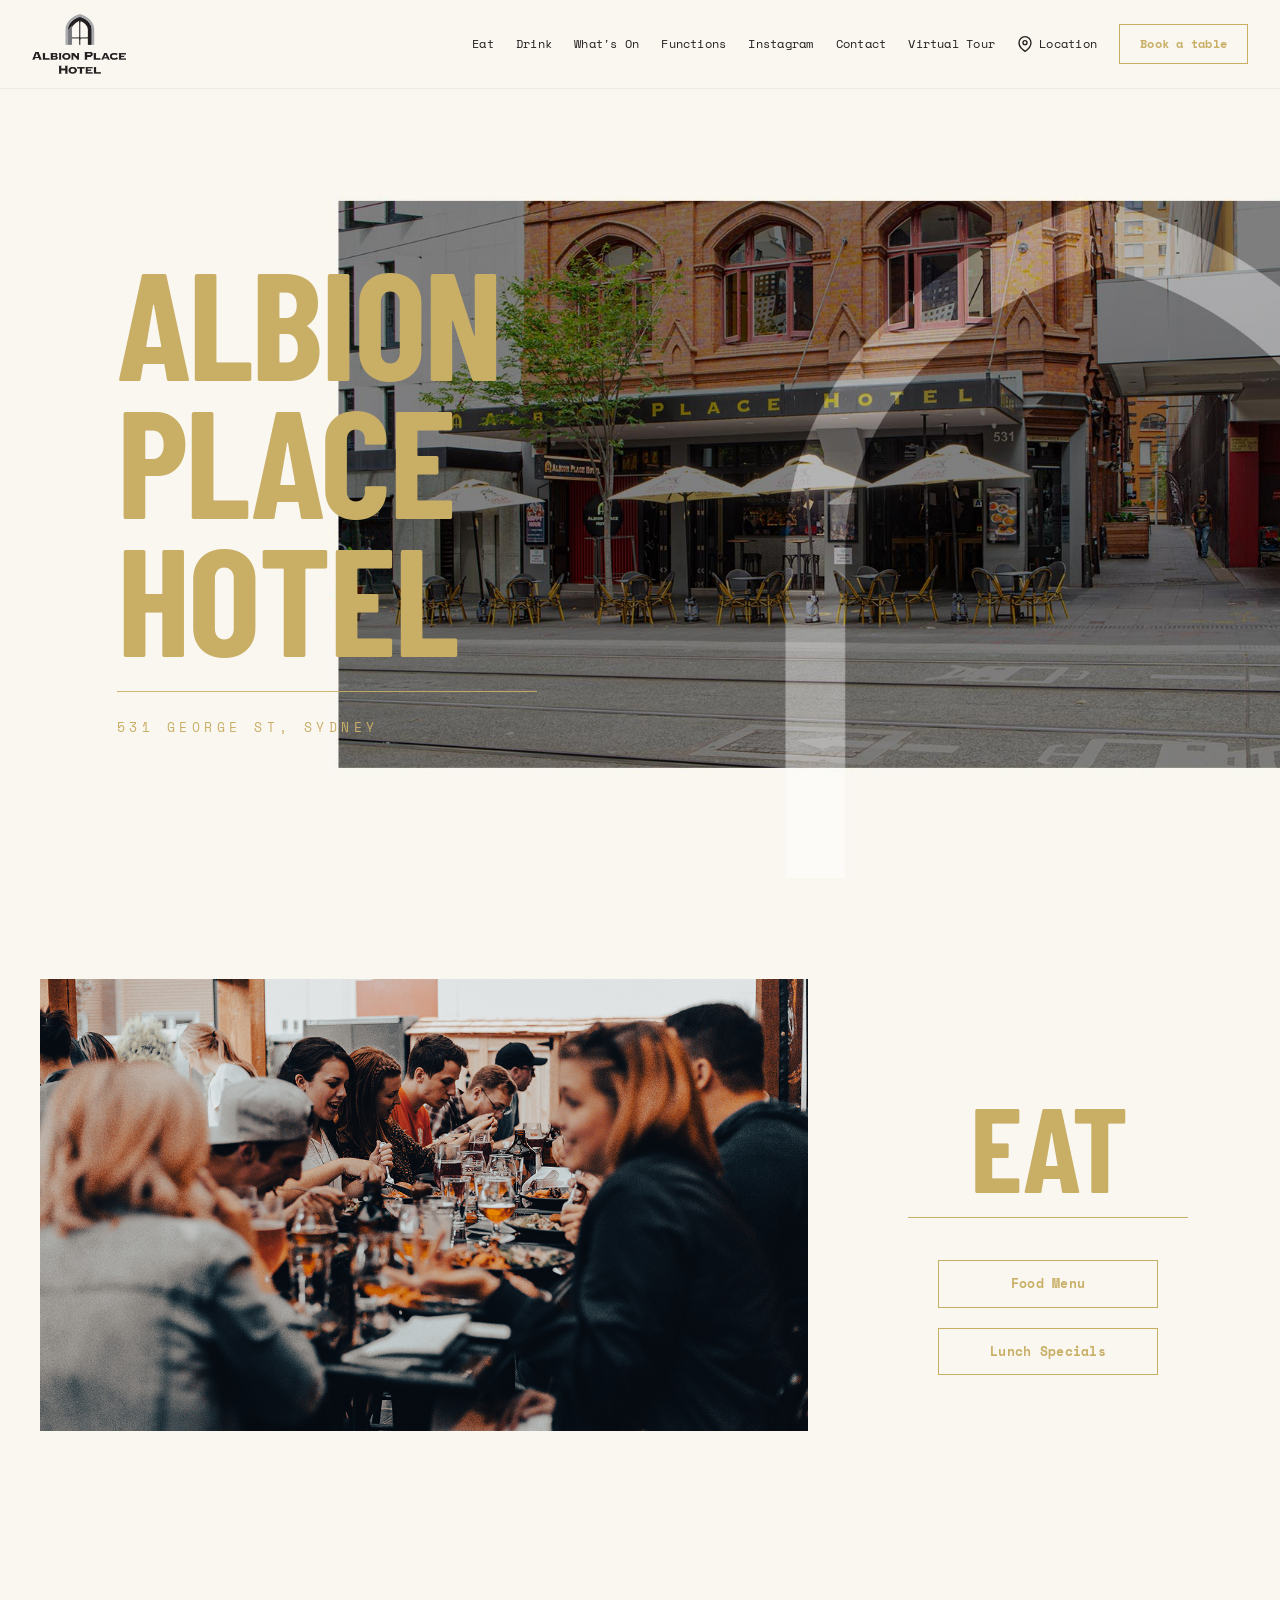
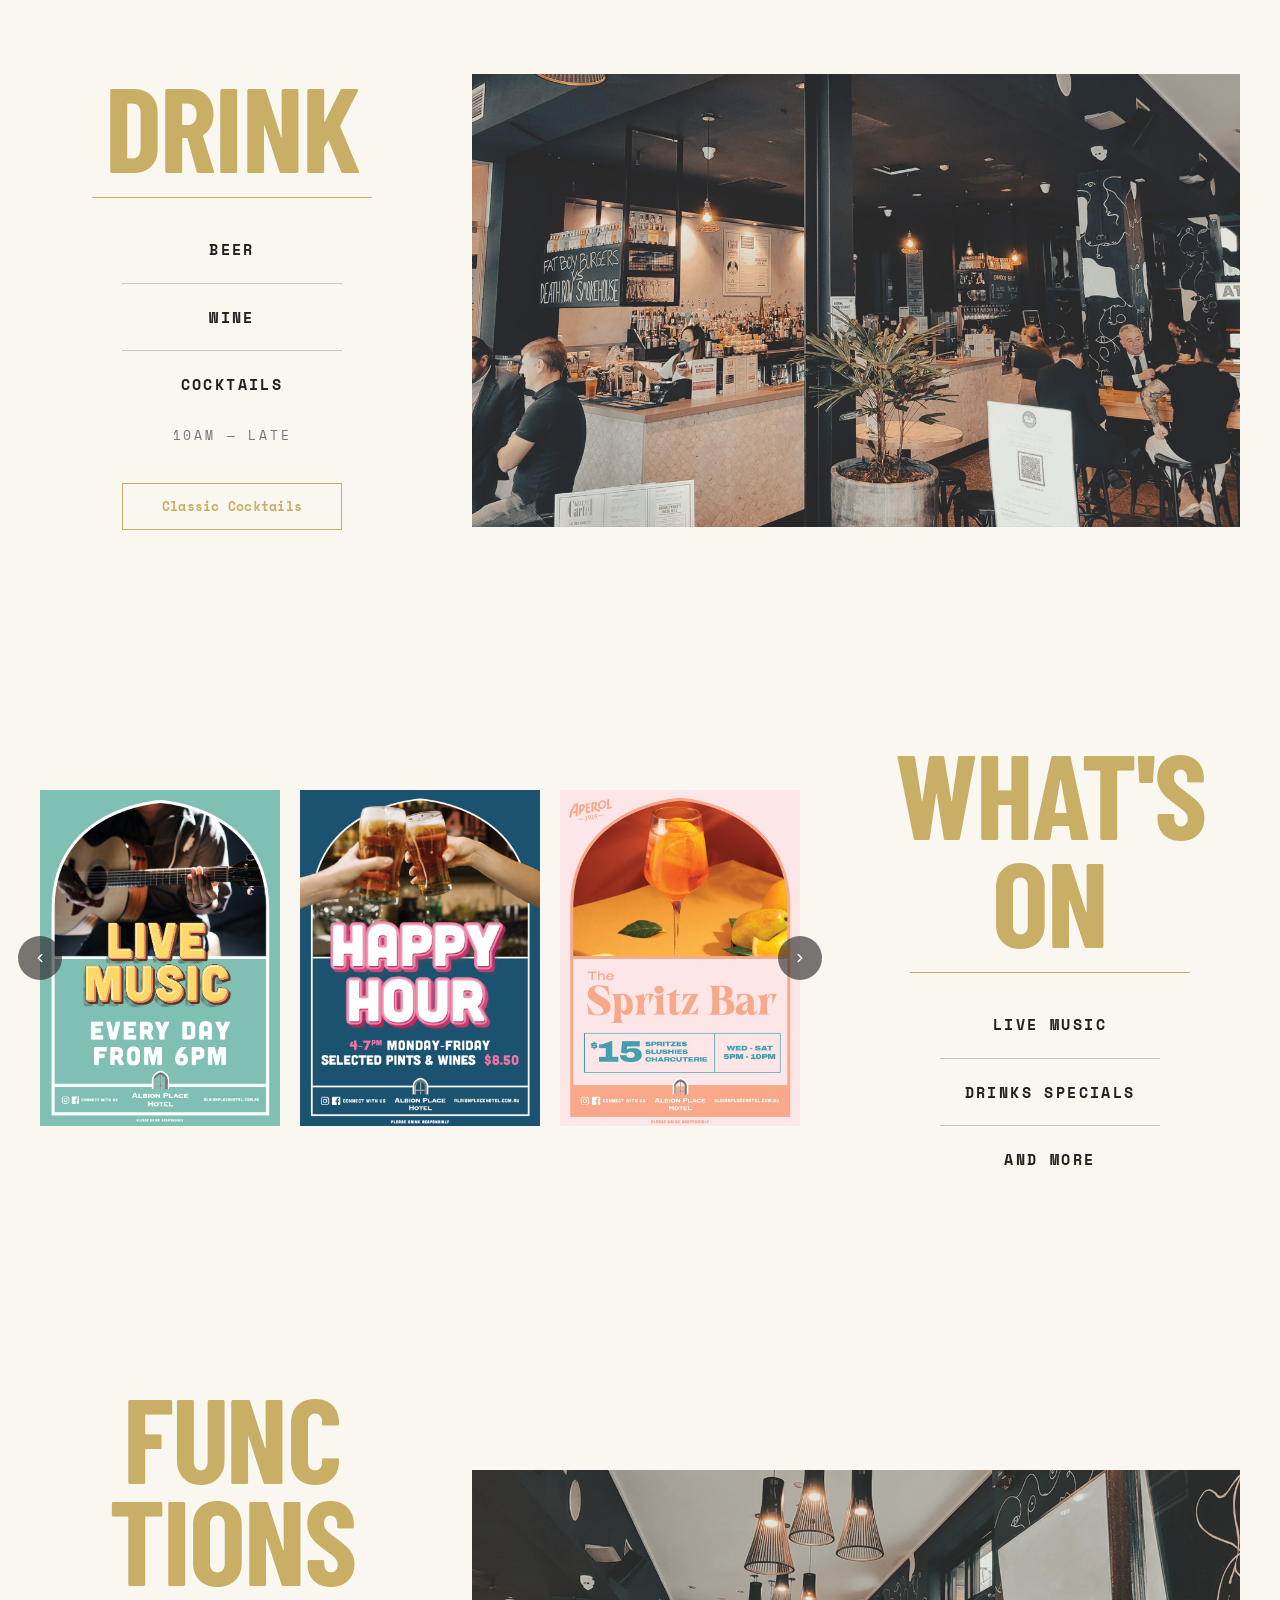
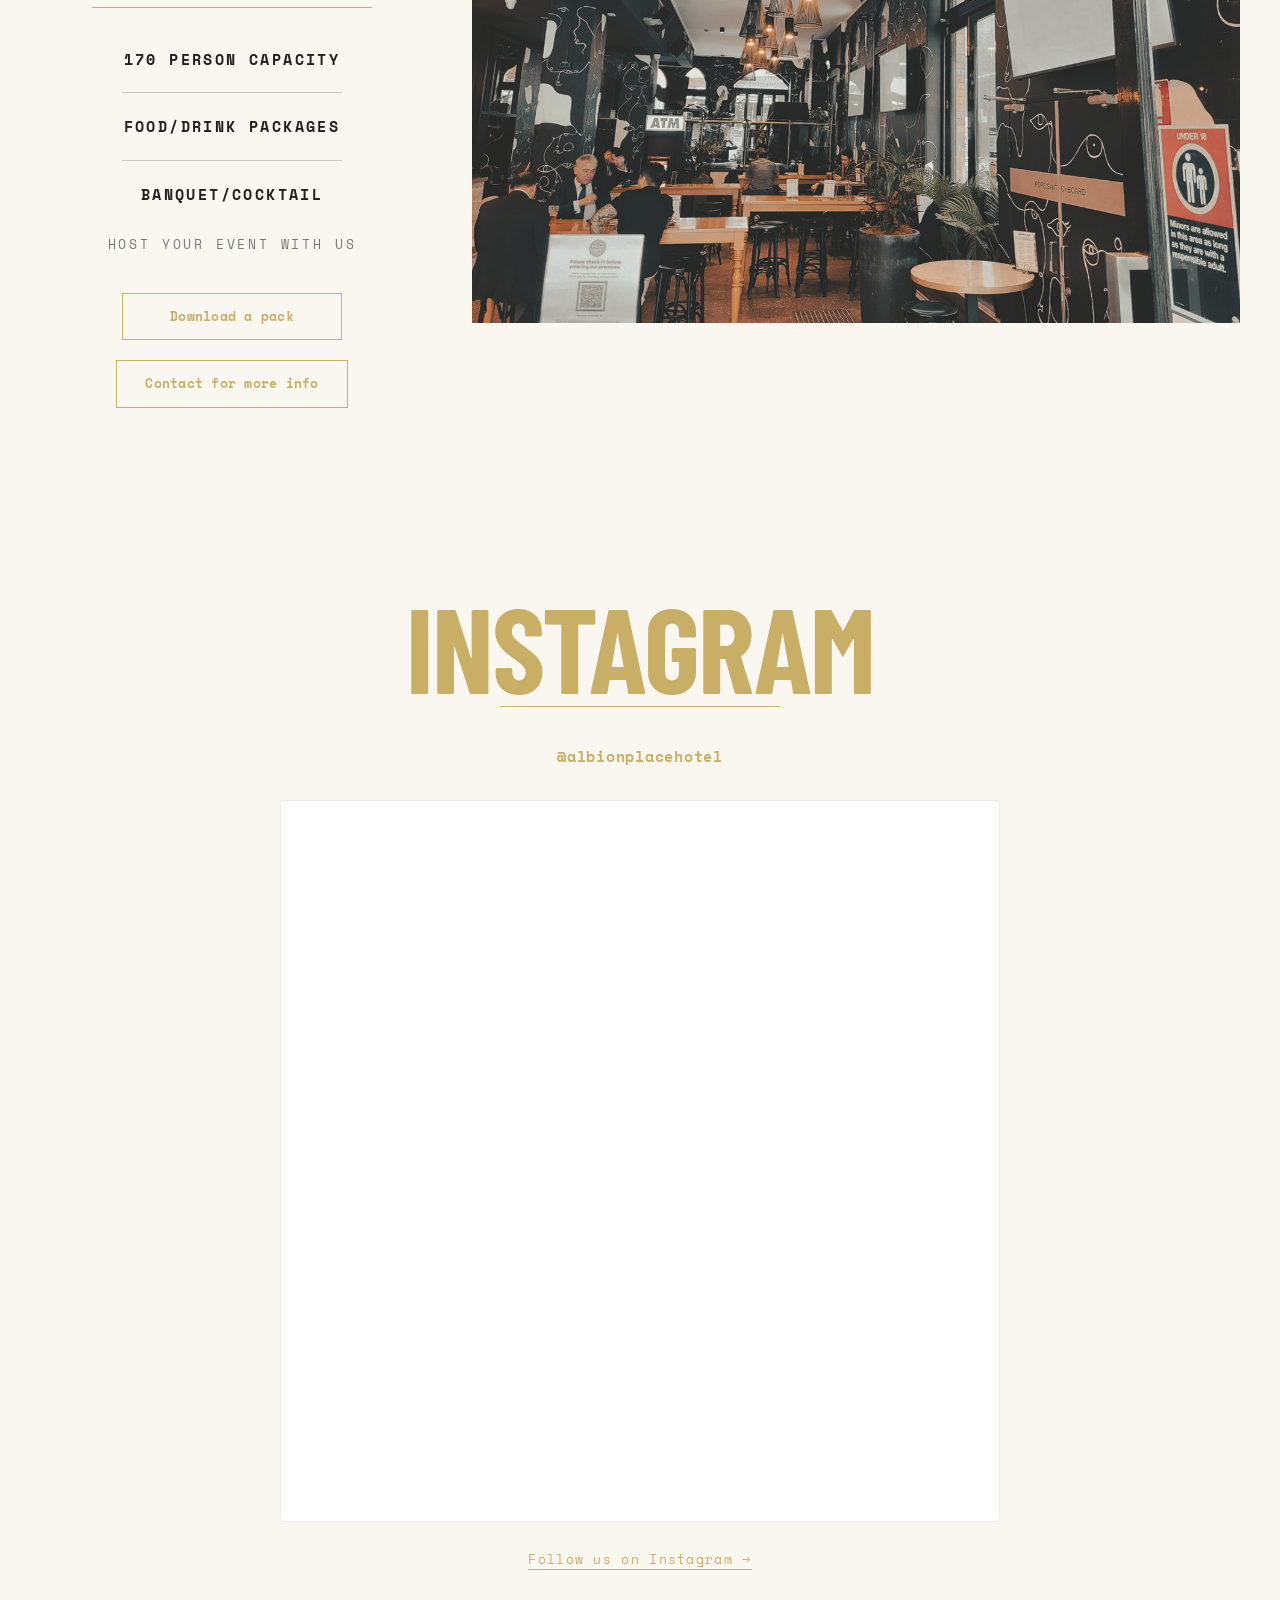
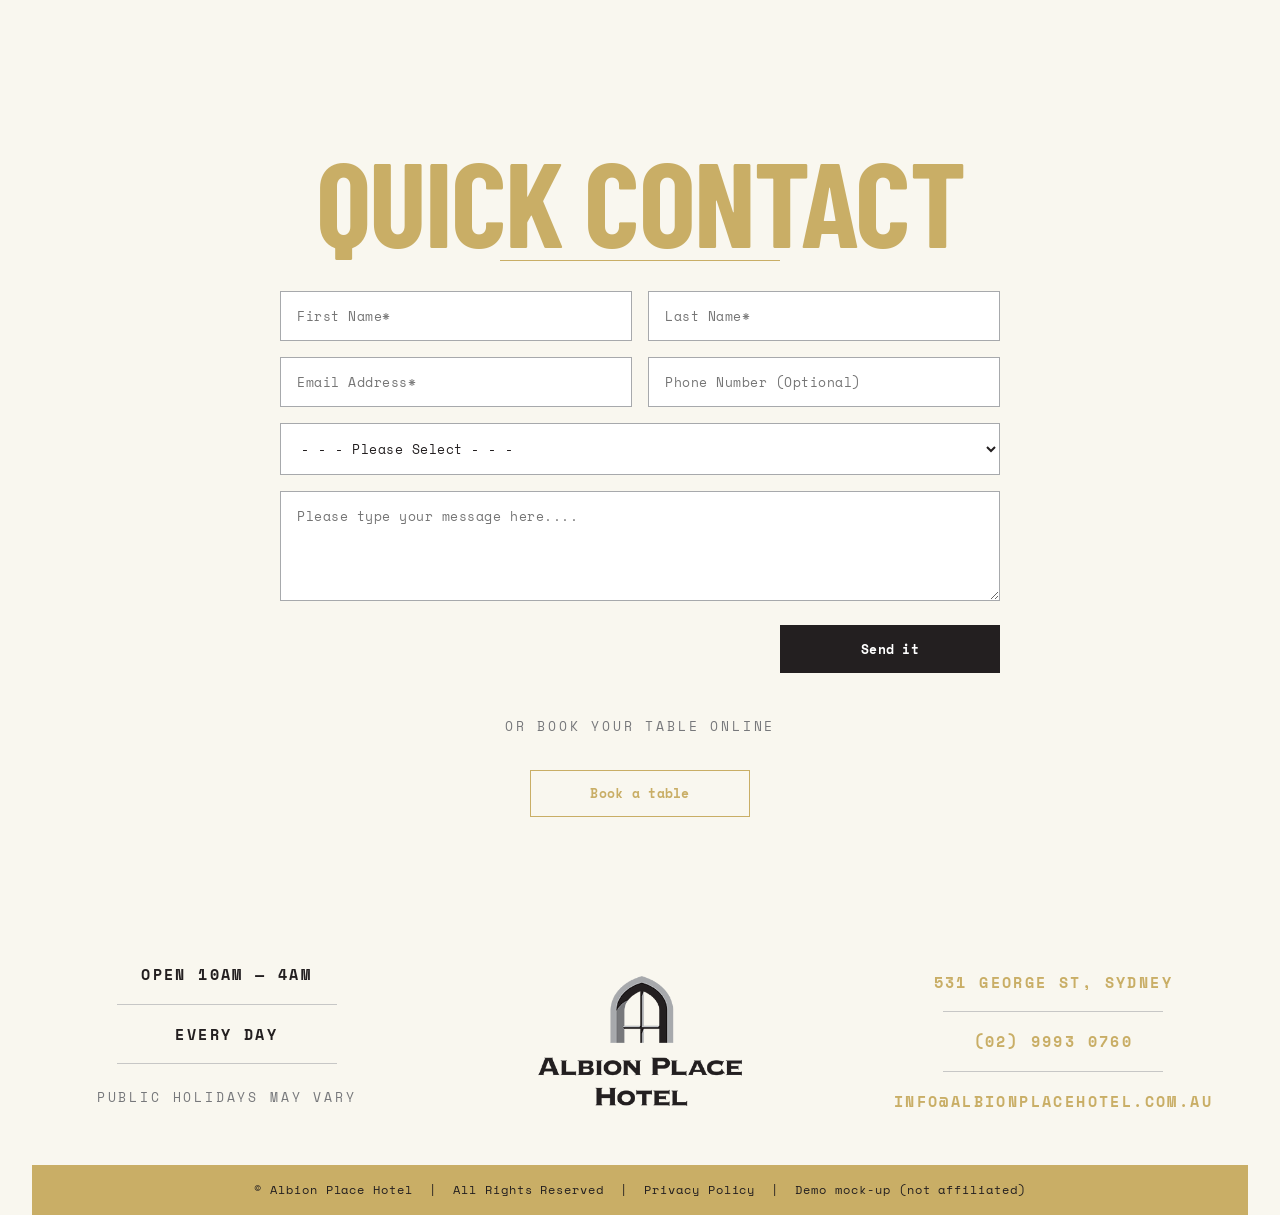
==== index.html @ 7f8beca3 "Initial commit: Albion Website" ====
<!DOCTYPE html>
<html lang="en">
<head>
<meta charset="UTF-8" />
<meta name="viewport" content="width=device-width, initial-scale=1.0" />
<title>Albion Place Hotel - Here for the Good Times | 531 George St Sydney</title>

<!-- ============================================================
     SEO / social metadata
     Absolute URLs point to the production domain. If you first deploy
     to a temporary URL (e.g. *.netlify.app), update these to match the
     final domain before going live so social scrapers resolve correctly.
     ============================================================ -->
<meta name="description" content="Albion Place Hotel — a Sydney CBD pub at 531 George St. Pub classics, wood-fired pizza, a $22 daily lunch special, cold beers, wine & cocktails. Open 10am–4am, every day. Here for the Good Times." />
<meta name="robots" content="index, follow" />
<link rel="canonical" href="https://albionplacehotel.com.au/" />

<!-- Open Graph (Facebook / LinkedIn / iMessage previews) -->
<meta property="og:type" content="website" />
<meta property="og:site_name" content="Albion Place Hotel" />
<meta property="og:title" content="Albion Place Hotel - Here for the Good Times | 531 George St Sydney" />
<meta property="og:description" content="A Sydney CBD pub at 531 George St. Pub classics, pizza, a $22 daily lunch special, cold drinks & cocktails. Open 10am–4am, every day." />
<meta property="og:url" content="https://albionplacehotel.com.au/" />
<meta property="og:image" content="https://albionplacehotel.com.au/assets/eat-feature.jpg" />
<meta property="og:locale" content="en_AU" />

<!-- Twitter / X card -->
<meta name="twitter:card" content="summary_large_image" />
<meta name="twitter:title" content="Albion Place Hotel - Here for the Good Times" />
<meta name="twitter:description" content="A Sydney CBD pub at 531 George St. Pub classics, pizza, cold drinks & cocktails. Open 10am–4am, every day." />
<meta name="twitter:image" content="https://albionplacehotel.com.au/assets/eat-feature.jpg" />

<link rel="icon" type="image/png" href="assets/logo.png" />

<!-- Structured data: pub/venue for local search (map, hours, phone in results) -->
<script type="application/ld+json">
{
  "@context": "https://schema.org",
  "@type": "BarOrPub",
  "@id": "https://albionplacehotel.com.au/#business",
  "name": "Albion Place Hotel",
  "description": "Here for the Good Times — a Sydney CBD pub serving food, drinks and live entertainment.",
  "url": "https://albionplacehotel.com.au/",
  "telephone": "+61-2-9993-0760",
  "email": "info@albionplacehotel.com.au",
  "image": "https://albionplacehotel.com.au/assets/eat-feature.jpg",
  "logo": "https://albionplacehotel.com.au/assets/logo-alt.png",
  "priceRange": "$$",
  "servesCuisine": ["Pub food", "Pizza", "Australian"],
  "hasMenu": "https://albionplacehotel.com.au/assets/albion-place-hotel-food-menu-jan-26.pdf",
  "address": {
    "@type": "PostalAddress",
    "streetAddress": "531 George St",
    "addressLocality": "Sydney",
    "addressRegion": "NSW",
    "postalCode": "2000",
    "addressCountry": "AU"
  },
  "geo": {
    "@type": "GeoCoordinates",
    "latitude": -33.87657,
    "longitude": 151.20647
  },
  "openingHoursSpecification": [{
    "@type": "OpeningHoursSpecification",
    "dayOfWeek": ["Monday", "Tuesday", "Wednesday", "Thursday", "Friday", "Saturday", "Sunday"],
    "opens": "10:00",
    "closes": "04:00"
  }],
  "sameAs": ["https://www.instagram.com/albionplacehotel/"]
}
</script>

<link rel="preconnect" href="https://fonts.googleapis.com" />
<link rel="preconnect" href="https://fonts.gstatic.com" crossorigin />
<link href="https://fonts.googleapis.com/css2?family=Barlow+Condensed:wght@400;500;600;700;800&family=Space+Mono:wght@400;700&family=Inter:wght@300;400;500;600&display=swap" rel="stylesheet" />
<link rel="stylesheet" href="styles.css?v=15" />
</head>
<body>

<header class="site-header">
  <div class="header-inner">
    <a href="index.html" class="site-brand" aria-label="Albion Place Hotel">
      <img src="assets/logo-alt.png" alt="Albion Place Hotel" class="site-logo" />
    </a>

    <nav class="site-nav">
      <a href="#eat" class="js-scroll">Eat</a>
      <a href="#drink" class="js-scroll">Drink</a>
      <a href="#whats-on" class="js-scroll">What's On</a>
      <a href="#functions" class="js-scroll">Functions</a>
      <a href="#instagram" class="js-scroll">Instagram</a>
      <a href="#contact" class="js-scroll">Contact</a>
      <a href="https://albionplacehotel.com.au/virtual-tour/" target="_blank" rel="noopener">Virtual Tour</a>
      <a href="https://www.google.com/maps/dir/?api=1&destination=531+George+St+Sydney+NSW+2000+Australia"
         target="_blank" rel="noopener" class="nav-location" aria-label="Get directions">
        <svg width="16" height="16" viewBox="0 0 24 24" fill="none" stroke="currentColor" stroke-width="2" stroke-linecap="round" stroke-linejoin="round"><path d="M21 10c0 7-9 13-9 13s-9-6-9-13a9 9 0 0 1 18 0z"/><circle cx="12" cy="10" r="3"/></svg>
        Location
      </a>
      <a href="https://bookings.nowbookit.com/?accountid=75c5eb8f-6de4-4fed-bf1a-d7ed825ade2d&venueid=11399&theme=light&colors=hex,c9ae66,9e9e9e"
         target="_blank" rel="noopener" class="nav-book">Book a table</a>
    </nav>

    <button class="nav-toggle" aria-label="Menu" onclick="document.body.classList.toggle('nav-open')">
      <span></span><span></span><span></span>
    </button>
  </div>
</header>

<section class="hero">
  <div class="hero-grid">
    <div class="hero-left">
      <h1 class="hero-title">Albion Place<br/>Hotel</h1>
      <div class="hero-rule"></div>
      <p class="hero-address">531 GEORGE ST, SYDNEY</p>
    </div>
    <div class="hero-right" aria-hidden="true"></div>
  </div>
</section>

<section class="section section--split" id="eat">
  <div class="split-image">
    <img src="assets/eat-feature.jpg" alt="Food at Albion Place Hotel" />
  </div>
  <div class="split-text">
    <h2 class="section-title">EAT</h2>
    <div class="title-rule"></div>
    <a href="assets/albion-place-hotel-food-menu-jan-26.pdf"
       class="aph-btn menu-link"
       target="_blank"
       rel="noopener"
       data-mobile-href="menu-view.html?menu=food">Food Menu</a>
    <a href="assets/lunch-specials.pdf"
       class="aph-btn menu-link"
       target="_blank"
       rel="noopener"
       data-mobile-href="menu-view.html?menu=lunch">Lunch Specials</a>
  </div>
</section>

<section class="section section--split section--reverse" id="drink">
  <div class="split-text">
    <h2 class="section-title">DRINK</h2>
    <div class="title-rule"></div>
    <p class="mono-line">BEER</p>
    <div class="mono-rule"></div>
    <p class="mono-line">WINE</p>
    <div class="mono-rule"></div>
    <p class="mono-line">COCKTAILS</p>
    <p class="mono-line mono-line--small">10AM &mdash; LATE</p>
    <a href="assets/classic-cocktails.pdf"
       class="aph-btn menu-link"
       target="_blank"
       rel="noopener"
       data-mobile-href="menu-view.html?menu=cocktails">Classic Cocktails</a>
  </div>
  <div class="split-image">
    <img src="assets/drink-feature.jpg" alt="Drinks at Albion Place Hotel" />
  </div>
</section>

<section class="section section--split section--whatson" id="whats-on">
  <div class="whatson-carousel">
    <button class="carousel-arrow carousel-arrow--prev" aria-label="Previous">
      <svg width="14" height="14" viewBox="0 0 24 24" fill="none" stroke="currentColor" stroke-width="2.5" stroke-linecap="round" stroke-linejoin="round"><polyline points="15 18 9 12 15 6"></polyline></svg>
    </button>
    <div class="carousel-viewport">
      <ul class="carousel-track" data-autoplay="5000">
        <li class="carousel-slide"><img src="assets/whats-on-1.jpg" alt="Live Music" /></li>
        <li class="carousel-slide"><img src="assets/whats-on-2.jpg" alt="Happy Hour" /></li>
        <li class="carousel-slide"><img src="assets/whats-on-3.jpg" alt="The Spritz Bar" /></li>
        <li class="carousel-slide"><img src="assets/whats-on-4.jpg" alt="Negroni Night" /></li>
        <li class="carousel-slide"><img src="assets/whats-on-5.jpg" alt="Happy Hour" /></li>
      </ul>
    </div>
    <button class="carousel-arrow carousel-arrow--next" aria-label="Next">
      <svg width="14" height="14" viewBox="0 0 24 24" fill="none" stroke="currentColor" stroke-width="2.5" stroke-linecap="round" stroke-linejoin="round"><polyline points="9 18 15 12 9 6"></polyline></svg>
    </button>
  </div>

  <div class="split-text whatson-text">
    <h2 class="section-title">WHAT'S<br/>ON</h2>
    <div class="title-rule"></div>
    <p class="mono-line">LIVE MUSIC</p>
    <div class="mono-rule"></div>
    <p class="mono-line">DRINKS SPECIALS</p>
    <div class="mono-rule"></div>
    <p class="mono-line">AND MORE</p>
  </div>
</section>

<section class="section section--split section--functions" id="functions">
  <div class="split-text split-text--functions">
    <h2 class="section-title section-title--split">FUNC<br/>TIONS</h2>
    <div class="title-rule"></div>
    <p class="mono-line">170 PERSON CAPACITY</p>
    <div class="mono-rule"></div>
    <p class="mono-line">FOOD/DRINK PACKAGES</p>
    <div class="mono-rule"></div>
    <p class="mono-line">BANQUET/COCKTAIL</p>
    <p class="mono-line mono-line--small">HOST YOUR EVENT WITH US</p>
    <a href="assets/functions-pack.pdf" class="aph-btn" target="_blank" rel="noopener">Download a pack</a>
    <a href="#contact" class="aph-btn js-scroll">Contact for more info</a>
  </div>
  <div class="split-image split-image--functions">
    <img src="assets/functions-feature.jpg" alt="Functions at Albion Place Hotel" />
  </div>
</section>

<!-- INSTAGRAM — official profile embed iframe.
     Instagram's /embed/ endpoint shows the live profile card with recent
     post thumbnails, no API key needed. This IS the real @albionplacehotel
     feed pulled from Instagram at render time. -->
<section class="section section--instagram" id="instagram">
  <div class="ig-header">
    <h2 class="section-title section-title--centered">INSTAGRAM</h2>
    <div class="title-rule title-rule--center"></div>
    <a class="ig-handle" href="https://www.instagram.com/albionplacehotel/" target="_blank" rel="noopener">@albionplacehotel</a>
  </div>

  <div class="ig-embed-wrap">
    <iframe class="ig-embed"
            src="https://www.instagram.com/albionplacehotel/embed/"
            title="Latest Instagram posts from @albionplacehotel"
            allow="autoplay; encrypted-media"
            loading="lazy"
            frameborder="0"
            scrolling="no"></iframe>
  </div>

  <p class="ig-follow">
    <a href="https://www.instagram.com/albionplacehotel/" target="_blank" rel="noopener">Follow us on Instagram →</a>
  </p>
</section>

<section class="section section--contact" id="contact">
  <h2 class="section-title section-title--centered">QUICK CONTACT</h2>
  <div class="title-rule title-rule--center"></div>
  <form class="contact-form" onsubmit="event.preventDefault(); alert('Thank you — this is a demo form.')">
    <div class="form-row">
      <input type="text" placeholder="First Name*" required />
      <input type="text" placeholder="Last Name*" required />
    </div>
    <div class="form-row">
      <input type="email" placeholder="Email Address*" required />
      <input type="tel" placeholder="Phone Number (Optional)" />
    </div>
    <select required>
      <option value="" disabled selected>- - - Please Select - - -</option>
      <option>General</option>
      <option>Function</option>
      <option>Lost Property</option>
    </select>
    <textarea rows="4" placeholder="Please type your message here...."></textarea>
    <button type="submit" class="aph-btn aph-btn--solid">Send it</button>
  </form>

  <div class="contact-book">
    <p class="mono-line mono-line--small">OR BOOK YOUR TABLE ONLINE</p>
    <a href="https://bookings.nowbookit.com/?accountid=75c5eb8f-6de4-4fed-bf1a-d7ed825ade2d&venueid=11399&theme=light&colors=hex,c9ae66,9e9e9e"
       target="_blank" rel="noopener" class="aph-btn">Book a table</a>
  </div>
</section>

<!-- FOOTER — three-column layout matching the original site (hours | logo | contact),
     with the gold copyright bar underneath -->
<footer class="site-footer">
  <div class="footer-inner">
    <div class="footer-col footer-col--hours">
      <p class="mono-line">OPEN 10AM &mdash; 4AM</p>
      <div class="mono-rule"></div>
      <p class="mono-line">EVERY DAY</p>
      <div class="mono-rule"></div>
      <p class="mono-line mono-line--small">PUBLIC HOLIDAYS MAY VARY</p>
    </div>

    <div class="footer-col footer-col--brand">
      <img src="assets/logo-alt.png" alt="Albion Place Hotel" class="footer-logo" />
    </div>

    <div class="footer-col footer-col--contact">
      <p class="mono-line">
        <a href="https://www.google.com/maps/dir/?api=1&destination=531+George+St+Sydney+NSW+2000+Australia"
           target="_blank" rel="noopener" class="link-gold">531 GEORGE ST, SYDNEY</a>
      </p>
      <div class="mono-rule"></div>
      <p class="mono-line"><a href="tel:+61299930760" class="link-gold">(02) 9993 0760</a></p>
      <div class="mono-rule"></div>
      <p class="mono-line"><a href="mailto:info@albionplacehotel.com.au" class="link-gold">INFO@ALBIONPLACEHOTEL.COM.AU</a></p>
    </div>
  </div>

  <div class="copy-bar">
    <p>© Albion Place Hotel &nbsp;|&nbsp; All Rights Reserved &nbsp;|&nbsp; Privacy Policy &nbsp;|&nbsp; Demo mock-up (not affiliated)</p>
  </div>
</footer>

<script src="scripts.js?v=13" defer></script>
</body>
</html>
---- styles.css ----
/* ============================================================
   Albion Place Hotel — replica styling
   Fonts   : Barlow Condensed (display) · Space Mono (labels/nav)
   Palette : official --awb-color* values from the live site
   ============================================================ */

:root {
  --color1: #ffffff;
  --color2: #231f20;
  --color3: #77787b;
  --color4: #a7a9ac;
  --color5: #c9ae66; /* gold accent — used for headings on the original */
  --color6: #f9f7ef;
  --color7: #212326;
  --color8: #141617;

  --font-display: "Barlow Condensed", "PT Sans", Arial, Helvetica, sans-serif;
  --font-mono: "Space Mono", "Courier New", monospace;
  --font-body: "Inter", -apple-system, BlinkMacSystemFont, sans-serif;
}

html { scroll-behavior: smooth; }
* { box-sizing: border-box; }

html, body {
  margin: 0;
  padding: 0;
  font-family: var(--font-body);
  background: var(--color6);
  color: var(--color2);
  line-height: 1.5;
  -webkit-font-smoothing: antialiased;
}

a { color: inherit; text-decoration: none; }
img { max-width: 100%; display: block; }

/* ============================================================
   HEADER
   ============================================================ */
.site-header {
  position: sticky;
  top: 0;
  z-index: 100;
  background: var(--color6);
  color: var(--color2);
  border-bottom: 1px solid rgba(35, 31, 32, 0.06);
}
.header-inner {
  max-width: 1500px;
  margin: 0 auto;
  padding: 14px 32px;
  display: flex;
  align-items: center;
  justify-content: space-between;
  gap: 24px;
}
.site-brand { display: inline-flex; align-items: center; flex-shrink: 0; }
.site-logo { height: 60px; width: auto; display: block; }

.site-nav {
  display: flex;
  align-items: center;
  gap: 22px;
  flex-wrap: nowrap;
}
.site-nav a {
  font-family: var(--font-mono);
  font-size: 12px;
  letter-spacing: 0.02em;
  color: var(--color2);
  white-space: nowrap;
  transition: color .18s ease;
  display: inline-flex;
  align-items: center;
  gap: 6px;
}
.site-nav a:hover { color: var(--color5); }
.nav-location svg { flex-shrink: 0; }
.nav-book {
  border: 1px solid var(--color5);
  padding: 10px 20px;
  color: var(--color5) !important;
  font-weight: 700;
}
.nav-book:hover { background: var(--color5); color: var(--color2) !important; }

.nav-toggle { display: none; background: transparent; border: 0; padding: 6px; cursor: pointer; }
.nav-toggle span { display: block; width: 26px; height: 2px; background: var(--color2); margin: 5px 0; }

/* ============================================================
   HERO
   Title uses cream/white (matches original). Address in gold for
   visibility over the darkened photo background.
   ============================================================ */
.hero {
  position: relative;
  min-height: calc(100vh - 90px);
  /* Cream base so the image's light matte blends into the page background
     (removes the gray frame). No dark overlay — matches the original hero. */
  background: var(--color6) url("assets/landing-bg.jpg") center/cover no-repeat;
  color: var(--color1);
  display: flex;
  align-items: center;
}
.hero-grid {
  width: 100%;
  max-width: 1500px;
  margin: 0 auto;
  padding: 60px 40px;
  display: grid;
  grid-template-columns: 1fr 1fr;
  gap: 48px;
  align-items: center;
}
.hero-left { padding-left: clamp(0px, 6vw, 80px); }
.hero-title {
  font-family: var(--font-display);
  font-weight: 700;
  text-transform: uppercase;
  /* Original site uses --awb-font-size: 175px on desktop and 120px on tablet.
     clamp() reproduces that responsive step. */
  font-size: clamp(64px, 12vw, 175px);
  line-height: 0.9em;
  letter-spacing: -0.015em;
  margin: 0;
  /* Original --awb-text-color: var(--awb-color5) = gold #c9ae66 */
  color: var(--color5);
  text-align: left;
}
.hero-rule {
  width: 100%;
  max-width: 420px;
  height: 1px;
  background: var(--color5);
  margin: 26px 0;
  opacity: 0.9;
}
.hero-address {
  font-family: var(--font-mono);
  letter-spacing: 0.35em;
  font-size: clamp(11px, 1vw, 14px);
  margin: 0;
  text-transform: uppercase;
  color: var(--color5); /* gold for legibility over dark photo */
  text-align: left;
}

/* ============================================================
   SPLIT SECTIONS
   ============================================================ */
.section {
  padding: 80px 40px;
  background: var(--color6);
}
.section--split {
  display: grid;
  grid-template-columns: 2fr 1fr;
  gap: 48px;
  align-items: center;
  max-width: 1500px;
  margin: 0 auto;
}
.section--reverse { grid-template-columns: 1fr 2fr; }
.section--reverse .split-image { order: 2; }
.section--reverse .split-text { order: 1; }

.section--functions { grid-template-columns: 1fr 2fr; }
.section--functions .split-text { order: 1; }
.section--functions .split-image { order: 2; }

.split-image img { width: 100%; height: auto; display: block; }
.split-image--functions img { width: 100%; }

.split-text {
  display: flex;
  flex-direction: column;
  align-items: center;
  gap: 12px;
  padding: 24px;
  text-align: center;
}

/* ============================================================
   SECTION TITLES
   ============================================================ */
.section-title {
  font-family: var(--font-display);
  font-weight: 700;
  text-transform: uppercase;
  font-size: clamp(64px, 10vw, 120px);
  letter-spacing: -0.015em;
  line-height: 0.9;
  margin: 0;
  color: var(--color5); /* gold */
}
.section-title--centered { text-align: center; }
.section-title--split { line-height: 0.85; }

.title-rule {
  width: 280px;
  max-width: 100%;
  height: 1px;
  background: var(--color5);
  margin: 6px auto 22px;
}
.title-rule--center { margin: 6px auto 30px; }

/* ============================================================
   MONO LINES — small labels in Space Mono
   ============================================================ */
.mono-line {
  font-family: var(--font-mono);
  font-weight: 700;
  font-size: clamp(13px, 1.2vw, 15px);
  letter-spacing: 0.16em;
  margin: 6px 0;
  text-transform: uppercase;
  color: var(--color2);
  text-align: center;
}
.mono-line--small {
  font-weight: 400;
  font-size: clamp(11px, 1vw, 13px);
  letter-spacing: 0.22em;
  color: var(--color3);
  margin: 12px 0 18px;
}
.mono-rule {
  width: 220px;
  max-width: 100%;
  height: 1px;
  background: var(--color4);
  margin: 4px auto;
  opacity: 0.6;
}

/* ============================================================
   BUTTONS
   ============================================================ */
.aph-btn {
  display: inline-block;
  font-family: var(--font-mono);
  font-weight: 700;
  font-size: 13px;
  letter-spacing: 0.02em;
  color: var(--color5);
  padding: 13px 28px;
  border: 1px solid var(--color5);
  background: transparent;
  min-width: 220px;
  text-align: center;
  cursor: pointer;
  transition: background .15s ease, color .15s ease, border-color .15s ease;
  margin-top: 8px;
  text-transform: none; /* original uses title case, not all caps */
}
.aph-btn:hover {
  background: var(--color5);
  color: var(--color2);
  border-color: var(--color5);
}
.aph-btn--solid { background: var(--color2); color: var(--color1); border-color: var(--color2); }
.aph-btn--solid:hover { background: var(--color5); color: var(--color2); border-color: var(--color5); }

/* ============================================================
   WHAT'S ON — 3-poster carousel + centered right panel
   ============================================================ */
.section--whatson {
  grid-template-columns: 2fr 1fr;
  gap: 60px;
}
.whatson-carousel {
  position: relative;
  display: flex;
  align-items: center;
}
.carousel-viewport { overflow: hidden; width: 100%; }
.carousel-track {
  display: flex;
  list-style: none;
  margin: 0;
  padding: 0;
  gap: 20px;
  transition: transform 1.1s cubic-bezier(0.65, 0, 0.35, 1);
}
.carousel-slide {
  flex: 0 0 calc((100% - 40px) / 3);
  aspect-ratio: 5 / 7;
  background: var(--color4);
  overflow: hidden;
}
.carousel-slide img { width: 100%; height: 100%; object-fit: cover; display: block; }
.carousel-arrow {
  position: absolute;
  top: 50%;
  transform: translateY(-50%);
  width: 44px;
  height: 44px;
  border: 0;
  background: rgba(35, 31, 32, 0.6);
  color: var(--color1);
  border-radius: 50%;
  cursor: pointer;
  display: flex;
  align-items: center;
  justify-content: center;
  z-index: 2;
  transition: background .15s;
}
.carousel-arrow:hover { background: var(--color5); color: var(--color2); }
.carousel-arrow--prev { left: -22px; }
.carousel-arrow--next { right: -22px; }

/* Right panel — centered layout (matches user's request) */
.whatson-text { align-items: center; text-align: center; }

/* ============================================================
   INSTAGRAM — grid of tiles linking to the profile
   ============================================================ */
.section--instagram {
  max-width: 1500px;
  margin: 0 auto;
  text-align: center;
}
.ig-header { margin-bottom: 32px; }
.ig-handle {
  display: inline-block;
  font-family: var(--font-mono);
  font-weight: 700;
  color: var(--color5);
  letter-spacing: 0.05em;
  font-size: 15px;
  margin-top: 8px;
}
.ig-handle:hover { color: var(--color2); }
/* Instagram profile embed — Instagram sizes the widget at 658px wide,
   so center it and cap width for consistent layout. */
.ig-embed-wrap {
  max-width: 720px;
  margin: 0 auto;
  background: var(--color1);
  border: 1px solid rgba(35, 31, 32, 0.08);
  border-radius: 4px;
  overflow: hidden;
}
.ig-embed {
  width: 100%;
  min-height: 720px;
  display: block;
  border: 0;
}
.ig-follow { margin-top: 24px; }
.ig-follow a {
  font-family: var(--font-mono);
  font-size: 13px;
  letter-spacing: 0.1em;
  color: var(--color5);
  border-bottom: 1px solid currentColor;
}

/* ============================================================
   CONTACT
   ============================================================ */
.section--contact { max-width: 880px; margin: 0 auto; text-align: center; }
.contact-form {
  margin: 24px auto 0;
  display: flex;
  flex-direction: column;
  gap: 16px;
  max-width: 720px;
}
.form-row { display: grid; grid-template-columns: 1fr 1fr; gap: 16px; }
.contact-form input,
.contact-form select,
.contact-form textarea {
  width: 100%;
  padding: 14px 16px;
  border: 1px solid var(--color4);
  background: var(--color1);
  font-family: var(--font-mono);
  font-size: 13px;
  letter-spacing: 0.04em;
  color: var(--color2);
  border-radius: 0;
}
.contact-form input:focus,
.contact-form select:focus,
.contact-form textarea:focus { outline: none; border-color: var(--color5); }
.contact-form button { align-self: flex-end; }

.contact-book {
  margin-top: 32px;
  display: flex;
  flex-direction: column;
  align-items: center;
  gap: 8px;
}

/* ============================================================
   FOOTER — 3 columns, gold copyright bar (matches original)
   ============================================================ */
.site-footer { background: var(--color6); color: var(--color2); padding: 60px 32px 0; }
.footer-inner {
  max-width: 1200px;
  margin: 0 auto;
  display: grid;
  grid-template-columns: 1fr 1fr 1fr;
  gap: 40px;
  align-items: center;
  padding-bottom: 40px;
}
.footer-col { display: flex; flex-direction: column; align-items: center; gap: 8px; }
.footer-col--brand { align-items: center; }
.footer-logo { height: 130px; width: auto; }
.link-gold { color: var(--color5); }
.link-gold:hover { color: var(--color2); }

.copy-bar {
  background: var(--color5);
  color: var(--color2);
  text-align: center;
  padding: 16px 20px;
  font-family: var(--font-mono);
  font-size: 12px;
  letter-spacing: 0.08em;
}
.copy-bar p { margin: 0; }

/* ============================================================
   RESPONSIVE
   ============================================================ */
@media (max-width: 1200px) {
  .site-nav { gap: 16px; }
  .site-nav a { font-size: 11px; }
  .site-logo { height: 54px; }
}

@media (max-width: 960px) {
  .hero-grid { grid-template-columns: 1fr; text-align: center; }
  .hero-left { padding-left: 0; text-align: center; }
  .hero-title { text-align: center; }
  .hero-rule { margin-left: auto; margin-right: auto; }
  .hero-address { text-align: center; }
  .hero-right { display: none; }

  .section--split,
  .section--reverse,
  .section--functions,
  .section--whatson {
    grid-template-columns: 1fr;
    gap: 32px;
    padding: 56px 24px;
  }
  /* DRINK: show its image BEFORE the text on mobile, so the vertical order
     becomes hero-image → EAT → drink-image → DRINK (image between the two). */
  .section--reverse .split-image { order: -1; }
  .section--reverse .split-text { order: 0; }
  .section--functions .split-image,
  .section--functions .split-text { order: 0; }

  .carousel-slide { flex: 0 0 calc((100% - 20px) / 2); }

  .footer-inner { grid-template-columns: 1fr; gap: 30px; text-align: center; }
  .footer-logo { height: 110px; }
}

@media (max-width: 820px) {
  .header-inner { padding: 12px 20px; gap: 12px; flex-wrap: nowrap; }
  .site-logo { height: 46px; }
  .site-nav {
    display: none;
    position: absolute;
    top: 100%;
    left: 0;
    right: 0;
    flex-direction: column;
    background: var(--color6);
    padding: 18px 20px 24px;
    gap: 14px;
    border-bottom: 1px solid rgba(35, 31, 32, 0.08);
  }
  body.nav-open .site-nav { display: flex; }
  .nav-toggle { display: block; }

  .hero { min-height: 70vh; }
  .hero-grid { padding: 50px 22px; gap: 24px; }
  .hero-rule { margin: 22px auto; }

  .section { padding: 48px 20px; }
  .split-text { padding: 12px; }
  .aph-btn { width: 100%; max-width: 320px; min-width: 0; }

  .form-row { grid-template-columns: 1fr; }
  .carousel-slide { flex: 0 0 100%; }
  .carousel-arrow--prev { left: 4px; }
  .carousel-arrow--next { right: 4px; }

  .ig-embed { min-height: 600px; }
}
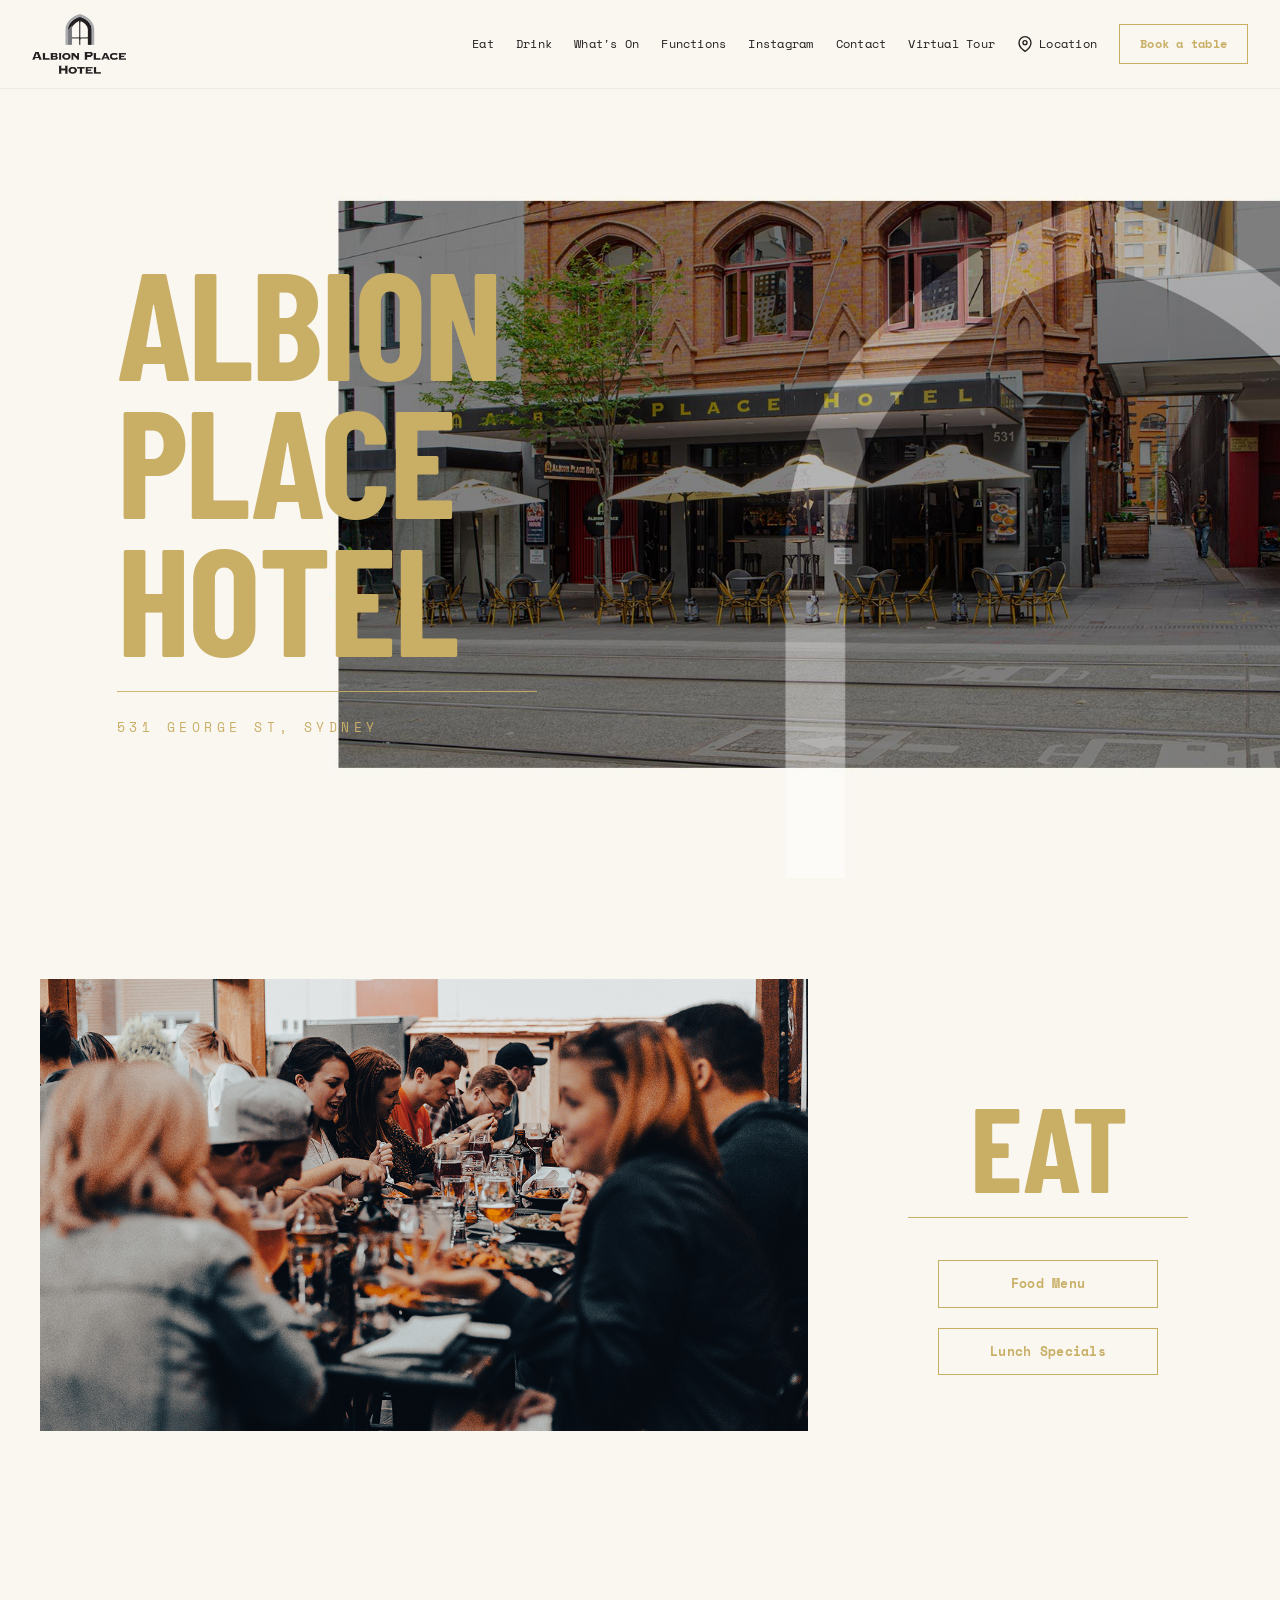
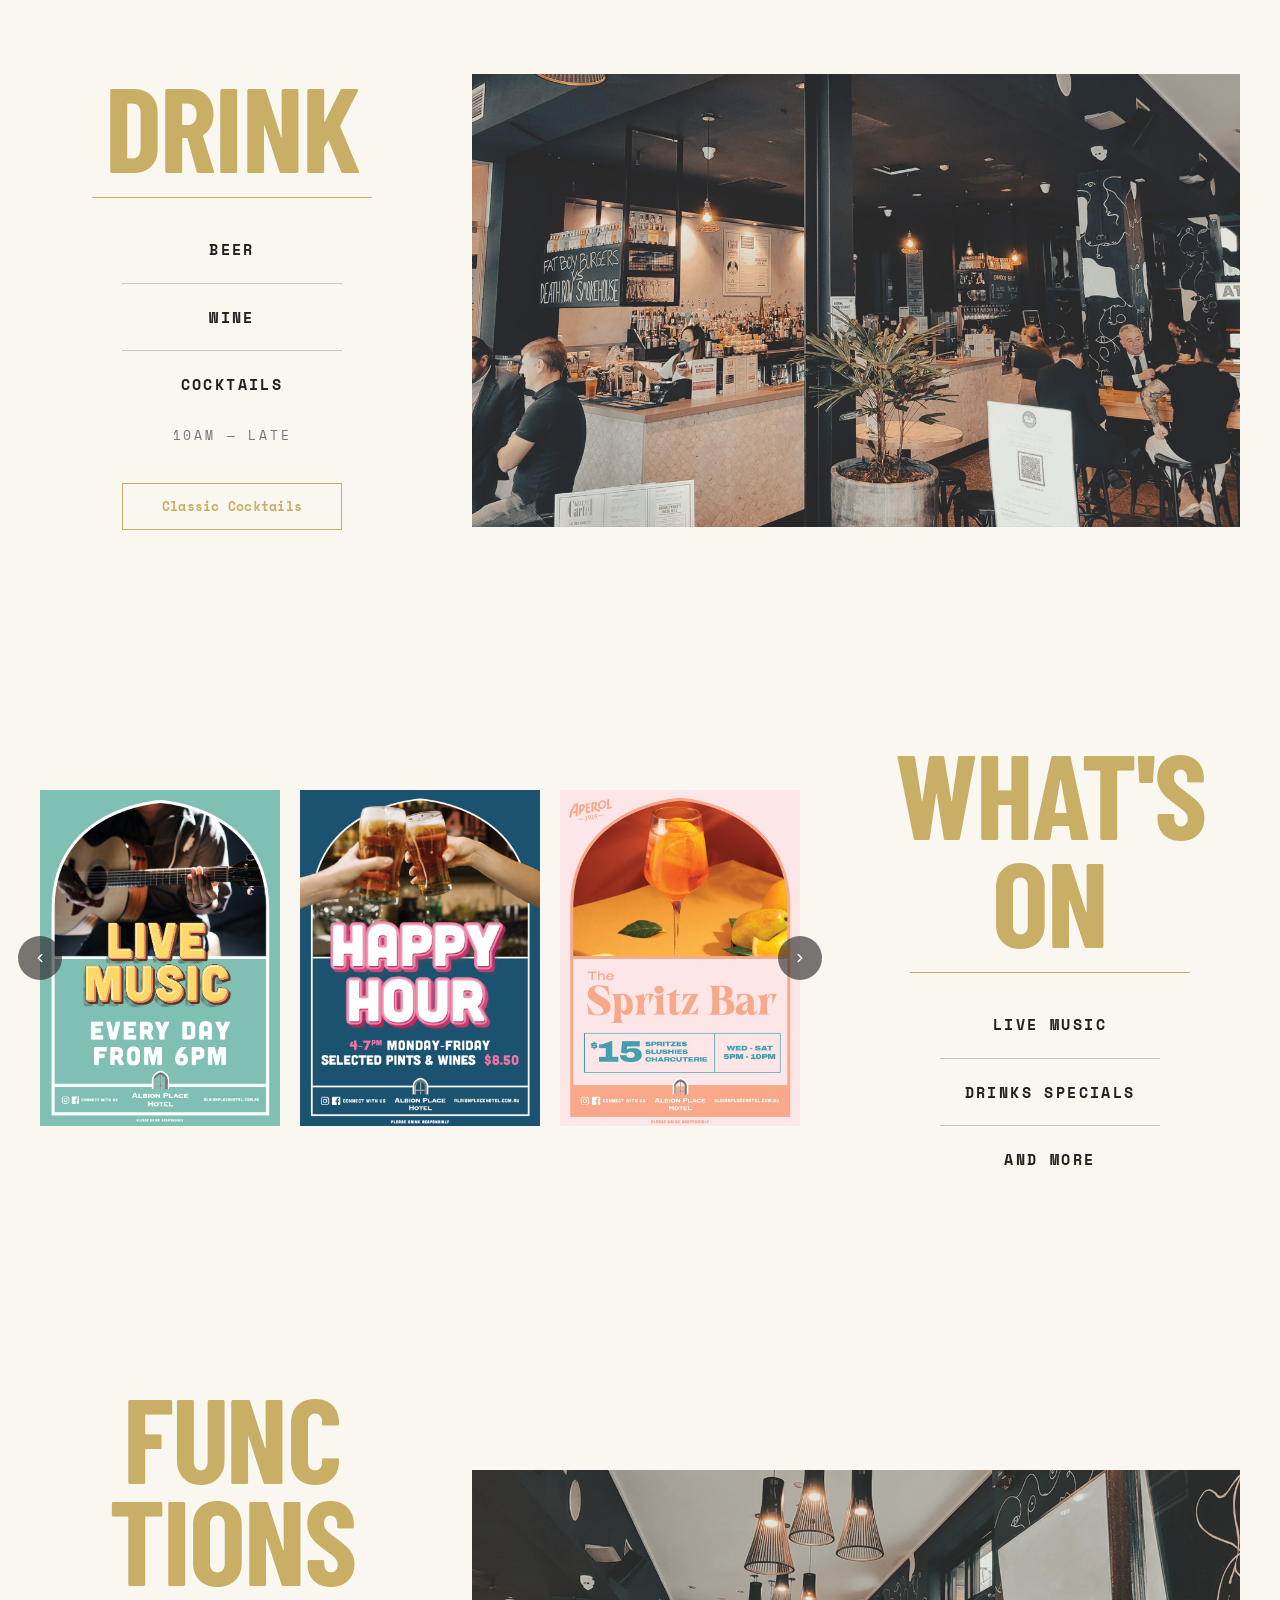
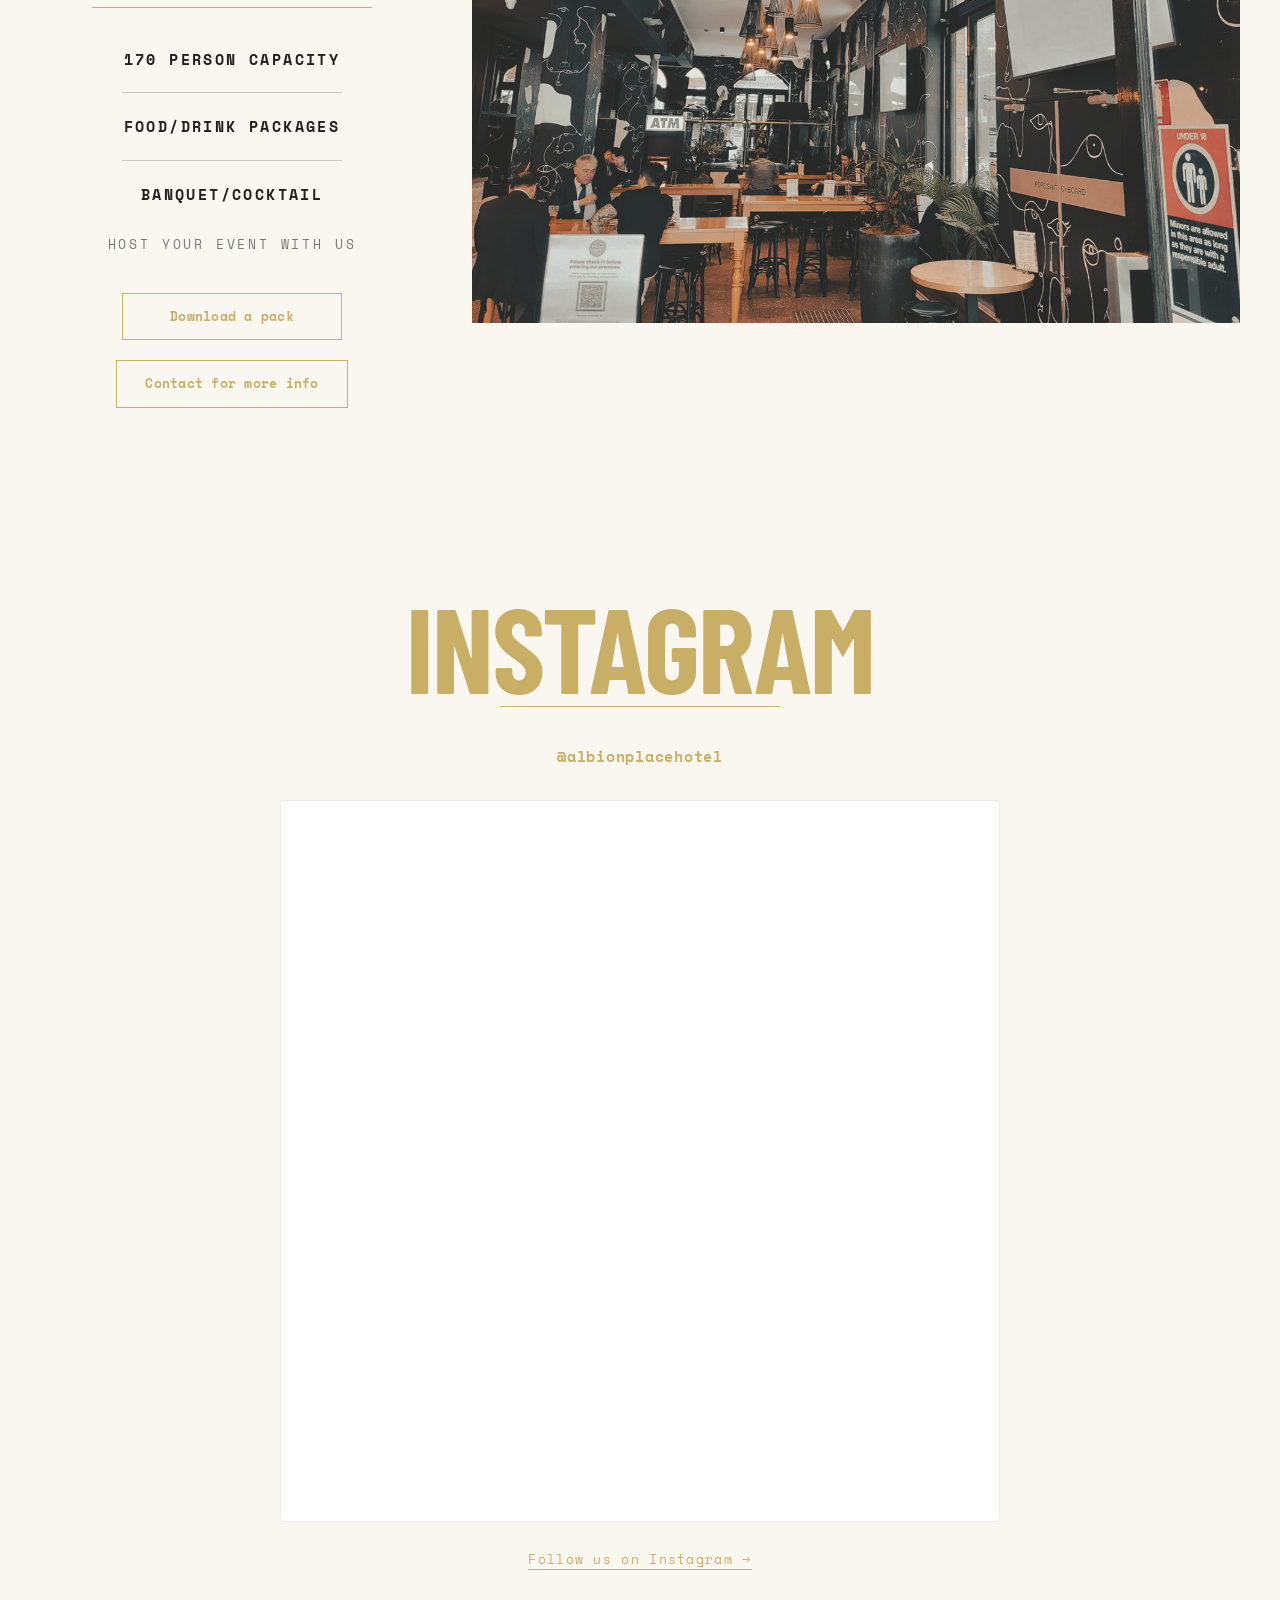
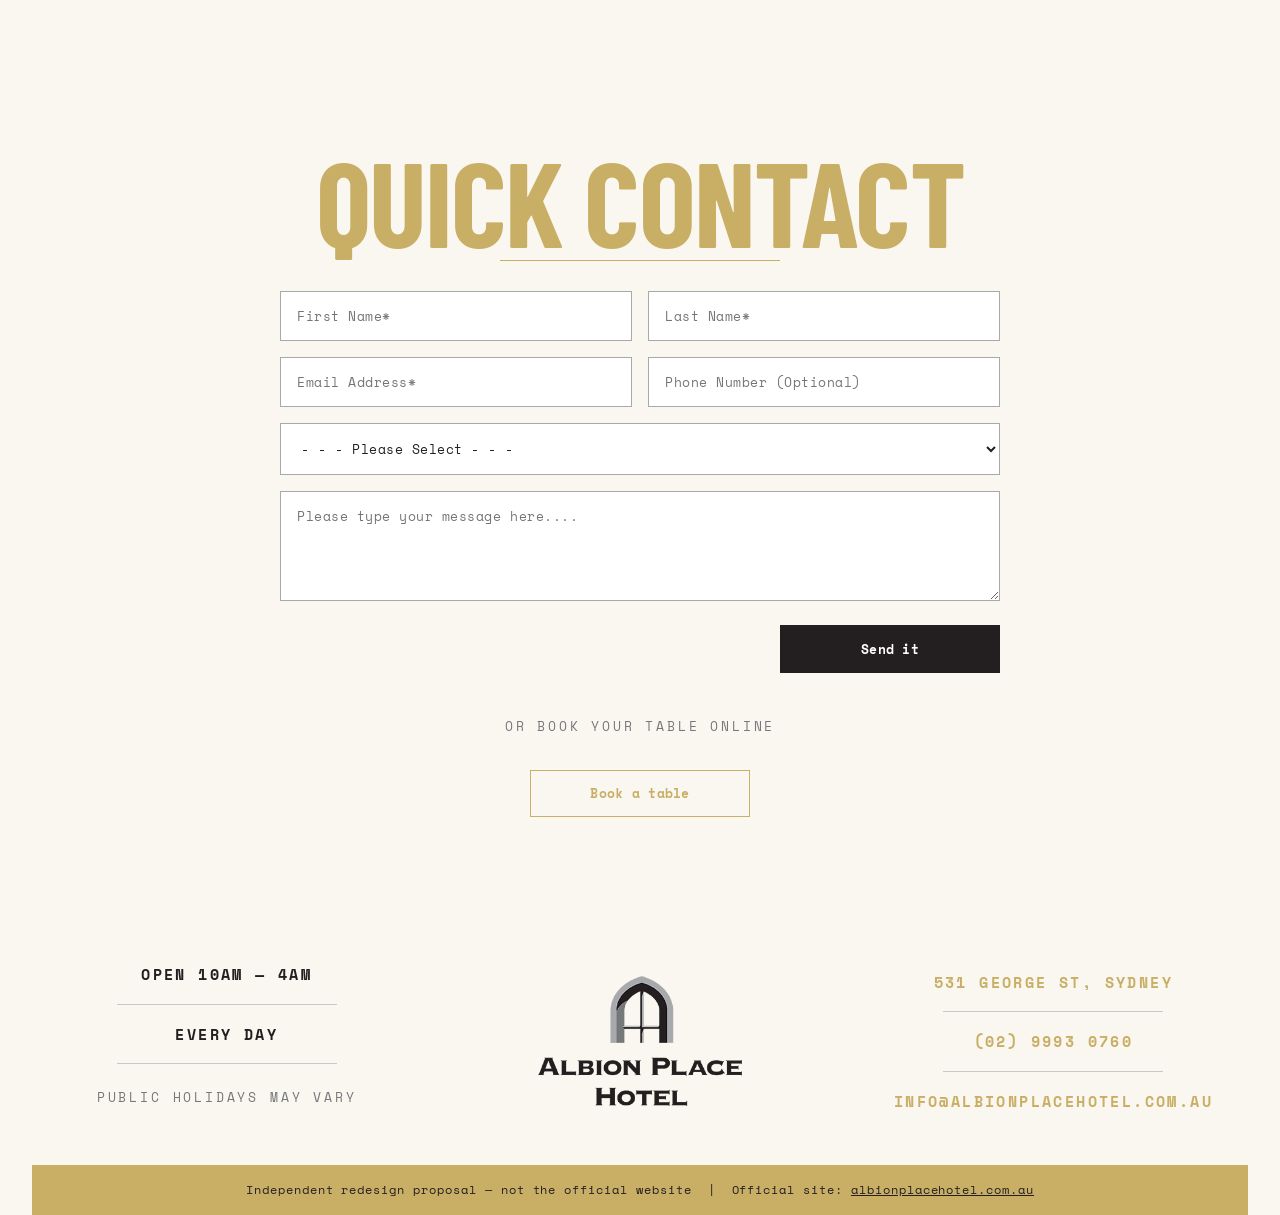
==== commit cef1fc17: "Clarify project status: independent redesign proposal Footer now states this is an independent redes" ====
--- a/index.html
+++ b/index.html
@@ -74,7 +74,7 @@
 <link rel="preconnect" href="https://fonts.googleapis.com" />
 <link rel="preconnect" href="https://fonts.gstatic.com" crossorigin />
 <link href="https://fonts.googleapis.com/css2?family=Barlow+Condensed:wght@400;500;600;700;800&family=Space+Mono:wght@400;700&family=Inter:wght@300;400;500;600&display=swap" rel="stylesheet" />
-<link rel="stylesheet" href="styles.css?v=15" />
+<link rel="stylesheet" href="styles.css?v=17" />
 </head>
 <body>
 
@@ -291,10 +291,10 @@
   </div>
 
   <div class="copy-bar">
-    <p>© Albion Place Hotel &nbsp;|&nbsp; All Rights Reserved &nbsp;|&nbsp; Privacy Policy &nbsp;|&nbsp; Demo mock-up (not affiliated)</p>
+    <p>Independent redesign proposal &mdash; not the official website &nbsp;|&nbsp; Official site: <a href="https://albionplacehotel.com.au/" style="color:inherit;text-decoration:underline;">albionplacehotel.com.au</a></p>
   </div>
 </footer>
 
-<script src="scripts.js?v=13" defer></script>
+<script src="scripts.js?v=18" defer></script>
 </body>
 </html>
